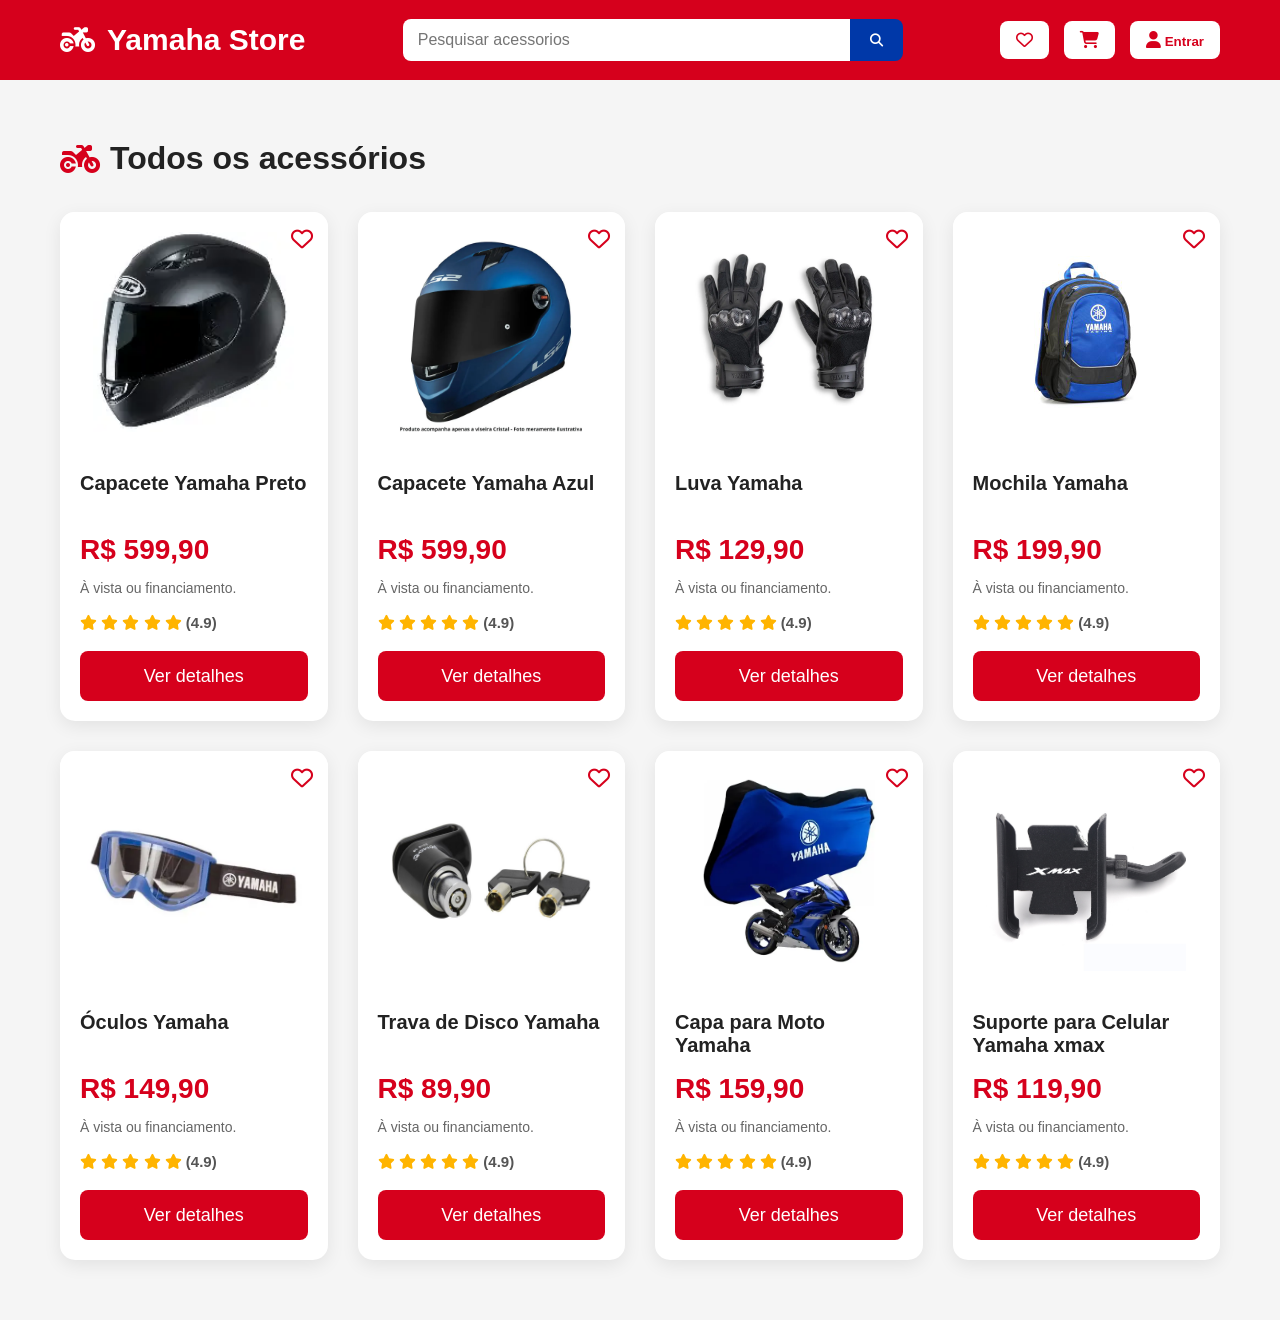
==== pages/acessorios.html @ d5be4e05 "Add files via upload Primeira versão do Yamaha Store" ====
<!DOCTYPE html>
<html lang="pt-BR">

<head>

    <meta charset="UTF-8">

    <meta name="viewport" content="width=device-width, initial-scale=1.0">

    <title>Todos os acessórios | Yamaha Store</title>

    <link rel="stylesheet" href="https://cdnjs.cloudflare.com/ajax/libs/font-awesome/6.7.2/css/all.min.css">

    <link rel="stylesheet" href="../css/style.css">
    <link rel="icon" type="image/png" href="/imagens/yamahaicon.png">

</head>

<body>

<header>

    <div class="logo">

        <a href="../index.html">
        <h1>
            <i class="fa-solid fa-motorcycle"></i>
            Yamaha Store
        </h1>
        </a>

    </div>

    <div class="search">

        <input type="text" id="pesquisa" placeholder="Pesquisar acessorios">

        <button>
            <i class="fa-solid fa-magnifying-glass"></i>
        </button>

    </div>

    <div class="menu">

        <a href="pages/favoritos.html">
        <button>
            <i class="fa-regular fa-heart"></i>
        </button>
        </a>

        <a href="carrinho.html">
    <button>
        <i class="fa-solid fa-cart-shopping"></i>
    </button>
</a>

        <button>
            <i class="fa-solid fa-user"></i>
            Entrar
        </button>

    </div>

</header>

<main>

    <section class="produtos">

        <h2>

            <i class="fa-solid fa-motorcycle"></i>

            Todos os acessórios

        </h2>

        <div id="lista-produtos"></div>

    </section>

</main>

<script src="../js/app.js"></script>
<script src="../js/pesquisa.js"></script>

</body>

</html>
---- css/style.css ----
/* ==========================
   RESET
========================== */

#mensagem-pesquisa{
    display: none;
    text-align: center;
    padding: 60px 20px;
}

#mensagem-pesquisa h2{
    color: #555;
    font-size: 30px;
}

#saldo-usuario{
    display: flex;
    align-items: center;
    justify-content: center;

    font-size: 18px;
    font-weight: bold;
    color: #fff;

    min-width: 180px;
    text-align: center;
}

a{
    color: inherit;
    text-decoration: none;
}

*{
    margin:0;
    padding:0;
    box-sizing:border-box;
}

body{

    font-family:"Poppins", sans-serif;
    background:#f5f5f5;
    color:#222;

}

/* ==========================
   HEADER
========================== */

header{

    background:#d6001c;
    height:80px;

    display:flex;
    justify-content:space-between;
    align-items:center;

    padding:0 60px;

    color:white;

    position:sticky;
    top:0;
    z-index:999;

}

.logo h1{

    font-size:30px;
    display:flex;
    align-items:center;
    gap:12px;

}

.logo i{

    font-size:28px;

}

.search{

    width:500px;
    display:flex;

}

.search input{

    width:100%;
    border:none;

    padding:12px 15px;

    border-radius:8px 0 0 8px;

    font-size:16px;

    outline:none;

}

.search button{

    border:none;

    padding:0 20px;

    background:#0038A8;

    color:white;

    border-radius:0 8px 8px 0;

    cursor:pointer;

    transition:.3s;

}

.search button:hover{

    background:#00296f;

}

.menu{

    display:flex;
    gap:15px;
    align-items: center;

}

.menu button{

    border:none;

    background:white;

    color:#d6001c;

    padding:10px 16px;

    border-radius:8px;

    cursor:pointer;

    font-weight:bold;

    transition:.3s;

}

.menu button:hover{

    background:#ececec;

}

.menu i{

    font-size:17px;

}

/* ==========================
   BANNER
========================== */

.banner{

    height:500px;

    background:
    linear-gradient(
        to right,
        rgba(0,0,0,.70),
        rgba(0,0,0,.35),
        rgba(0,0,0,0)
    ),
    url("../imagens/foto da frente da yamaha de timba city.jpeg");

    background-size:cover;
    background-position:center 35%;

    display:flex;
    align-items:center;

    padding-left:80px;

}

.banner-texto{

    color:white;
    max-width:520px;

}

.banner-texto h1{

    font-size:55px;
    margin-bottom:20px;

}

.banner-texto p{

    font-size:22px;
    margin-bottom:35px;
    line-height:1.5;

}

.btn-banner{

    display:inline-block;

    background:#d6001c;

    color:white;

    padding:15px 35px;

    border-radius:8px;

    text-decoration:none;

    font-size:18px;

    font-weight:bold;

    transition:.3s;

}

.btn-banner:hover{

    background:#a80017;

}

/* ==========================
   CATEGORIAS
========================== */

.categorias{

    background:white;

    display:flex;

    justify-content:center;

    gap:55px;

    padding:35px;

}

.categoria{

    width:120px;

    text-align:center;

    cursor:pointer;

    transition:.3s;

    text-decoration: none;

    color: #222;

}

.categoria span{

    display:block;

}

.categoria i{

    font-size:42px;

    color:#d6001c;

    transition:.3s;

}

.categoria p{

    margin-top:12px;

    font-weight:600;

    color:#333;

}

.categoria:hover{

    transform:translateY(-8px);

}

.categoria:hover i{

    transform:scale(1.15);

}

/* ==========================
   PRODUTOS
========================== */

.produtos{

    padding:60px;

}

.produtos h2{

    font-size:32px;

    color:#222;

    margin-bottom:35px;

    display:flex;

    align-items:center;

    gap:10px;

}

.produtos h2 i{

    color:#d6001c;

}

#lista-produtos{

    display:grid;

    grid-template-columns:repeat(4,1fr);

    gap:30px;

}

/* ==========================
   CARD
========================== */

.card{

    position:relative;

    background:white;

    border-radius:15px;

    overflow:hidden;

    box-shadow:0 5px 18px rgba(0,0,0,.08);

    display:flex;

    flex-direction:column;

    transition:.3s;

}

.card:hover{

    transform:translateY(-8px);

    box-shadow:0 12px 28px rgba(0,0,0,.18);

}

.card img{

    width:100%;

    height:240px;

    object-fit:contain;

    padding:20px;

    background:white;

}

.favorito{

    position:absolute;

    top:15px;

    right:15px;

    color:#d6001c;

    font-size:22px;

    cursor:pointer;

    transition:.3s;

}

.favorito:hover{

    transform:scale(1.2);

}

.card-info{

    padding:20px;

    display:flex;

    flex-direction:column;

    flex:1;

}

.card-info h3{

    font-size:20px;

    margin-bottom:12px;

    min-height:50px;

}

.preco{

    color:#d6001c;

    font-size:28px;

    font-weight:bold;

    margin-bottom:12px;

}

.descricao{

    color:#666;

    font-size:14px;

    margin-bottom:15px;

    line-height:1.5;

}

.avaliacao{

    color:#ffb400;

    margin-bottom:20px;

    font-size:15px;

}

.avaliacao span{

    color:#555;

    font-weight:bold;

}

.btn-detalhes{

    width:100%;

    height:50px;

    display:flex;

    justify-content:center;

    align-items:center;

    gap:10px;

    border:none;

    border-radius:8px;

    background:#d6001c;

    color:white;

    font-size:18px;

    cursor:pointer;

    transition:.3s;

}

.btn-detalhes:hover{

    background:#a80017;

}

/* ==========================
   BOTÃO VER TODAS
========================== */

.ver-mais{

    text-align:center;

    margin:50px 0 80px;

}

.ver-todas{

    display:inline-flex;

    align-items:center;

    gap:10px;

    background:#0038A8;

    color:white;

    text-decoration:none;

    padding:16px 34px;

    border-radius:10px;

    font-size:18px;

    font-weight:bold;

    transition:.3s;

}

.ver-todas:hover{

    background:#00296f;

    transform:translateY(-3px);

}

/* ==========================
   PÁGINA MOTOS
========================== */

main{

    min-height:100vh;

}

.titulo-pagina{

    text-align:center;

    margin:50px 0 35px;

    font-size:40px;

    color:#d6001c;

}

/* ==========================
   PRODUTO
========================== */

.produto-detalhes{

    display:flex;

    gap:60px;

    padding:60px;

    background:white;

}

.produto-imagem{

    flex:1;

    text-align:center;

}

.produto-imagem img{

    width:100%;

    max-width:500px;

    object-fit:contain;

}

.produto-info{

    flex:1;

}

.produto-info h1{

    font-size:42px;

    margin-bottom:20px;

}

.ficha-tecnica{

    margin:60px;

}

.ficha-tecnica h2{

    margin-bottom:20px;

}

.ficha-tecnica table{

    width:100%;

    border-collapse:collapse;

    background:white;

}

.ficha-tecnica td{

    border:1px solid #ddd;

    padding:15px;

}

.ficha-tecnica tr:nth-child(even){

    background:#f5f5f5;

}
/* ==========================
   CARRINHO
========================== */

.total-carrinho{

    margin-top:40px;

    text-align:right;

}

.total-carrinho h2{

    margin-bottom:20px;

    color:#d6001c;

}

.remover{

    width:100%;

    margin-top:15px;

    padding:12px;

    background:#555;

    color:white;

    border:none;

    border-radius:8px;

    cursor:pointer;

    transition:.3s;

}

.remover:hover{

    background:#222;

}

.curtido {
    transform: scale(1.3);
    transition: 0.2s;
    color: red;
}

#btn-carrinho {
    background: #d6001c;
    color: white;

    padding: 15px 20px;

    display: flex;
    align-items: center;
    justify-content: center;
    gap: 10px;

    font-size: 16px;
    font-weight: bold;

    border: none;
    border-radius: 8px;

    cursor: pointer;

    width: 100%;
    max-width: 280px;

    white-space: nowrap;
}





.btn-logout {
    position: absolute;
    top: 15px;
    right: 15px;

    padding: 8px 12px;
    background: red;
    color: white;
    border: none;
    border-radius: 6px;

    cursor: pointer;
}

.btn-logout:hover {
    background: darkred;
}
/*========================
Botão flutuante
==========================*/
.botao-flutuante {

    position: fixed;

    right: 25px;
    bottom: 25px;

    width: 70px;
    height: 70px;

    background: white;

    border-radius: 50%;

    display: flex;

    justify-content: center;
    align-items: center;

    overflow: hidden;

    box-shadow: 0 5px 20px rgba(0,0,0,.5);

    z-index: 9999;

    transition: .3s;

}


.botao-flutuante img {

    width: 100%;
    height: 100%;

    object-fit: contain;

}


.botao-flutuante:hover {

    transform: scale(1.15) translateY(-5px);

    box-shadow: 0 10px 30px rgba(0,0,0,.6);

}

/*=====================================
Adaptação para celular
======================================*/

@media (max-width: 768px) {


    /* HEADER */

    header {

        height: auto;

        flex-direction: column;

        gap: 20px;

        padding: 20px;

        position: relative;

    }


    .logo h1 {

        font-size: 24px;

    }


    .search {

        width: 100%;

    }


    .menu {

        width: 100%;

        justify-content: center;

        flex-wrap: wrap;

    }


    .menu button {

        padding: 8px 12px;

        font-size: 14px;

    }



    /* BANNER */

    .banner {

        height: 450px;

        padding: 30px;

        background-position:center;

    }


    .banner-texto h1 {

        font-size: 35px;

    }


    .banner-texto p {

        font-size: 18px;

    }



    /* CATEGORIAS */

    .categorias {

        display:grid;

        grid-template-columns: repeat(2,1fr);

        gap:30px;

        padding:30px;

    }


    .categoria {

        width:auto;

    }



    /* PRODUTOS */

    .produtos {

        padding:30px 20px;

    }


    .produtos h2 {

        font-size:25px;

    }


    #lista-produtos {

        grid-template-columns:1fr;

        gap:20px;

    }



    /* CARDS */

    .card img {

        height:220px;

    }



    /* PRODUTO DETALHES */

    .produto-detalhes {

        flex-direction:column;

        padding:30px 20px;

        gap:30px;

    }


    .produto-info h1 {

        font-size:32px;

    }



    .ficha-tecnica {

        margin:30px 20px;

    }


    .ficha-tecnica table {

        font-size:14px;

    }



    /* BOTÃO FLUTUANTE */

    .botao-flutuante {

        width:60px;

        height:60px;

        right:15px;

        bottom:15px;

    }


}

/*===============================================
Adaptção para celular antigo
===============================================*/
@media (max-width: 480px) {


    .logo h1 {

        font-size:20px;

    }


    .menu button {

        width:100%;

    }


    .categorias {

        grid-template-columns:1fr;

    }


    .banner-texto h1 {

        font-size:28px;

    }


    .banner-texto p {

        font-size:16px;

    }


    .preco {

        font-size:24px;

    }


}

/*===================================
Rodapé
===================================*/
.rodape {

    background: linear-gradient(
        180deg,
        #050505,
        #1c1c1c,
        #555
    );

    color:white;

    padding:60px 20px;

    margin-top:60px;

    text-align:center;

}


.logos-rodape {

    display:flex;

    justify-content:center;

    align-items:center;

    gap:40px;

    flex-wrap:wrap;

    margin-bottom:40px;

}


.logos-rodape img {

    width:130px;

    height:130px;

    object-fit:contain;

    background:white;

    padding:12px;

    border-radius:20px;


    transition:
    transform .4s ease,
    box-shadow .4s ease;

}


/* efeito de destaque ao passar o mouse */

.logos-rodape img:hover {

    transform:scale(1.15) translateY(-10px);

    box-shadow:
    0 15px 30px rgba(0,0,0,.5);

}



.texto-rodape {

    max-width:850px;

    margin:auto;

}


.texto-rodape h3,
.desenvolvedores h3 {

    font-size:28px;

    margin-bottom:20px;

    color:#fff;

}


.texto-rodape p {

    font-size:17px;

    line-height:1.8;

    color:#ddd;

}



.desenvolvedores {

    margin-top:45px;

    padding-top:30px;

    border-top:1px solid rgba(255,255,255,.3);

}


.desenvolvedores p {

    color:#ddd;

    font-size:16px;

    line-height:1.6;

}


.desenvolvedores strong {

    color:white;

    font-size:18px;

}


.transicao-rodape {

    height: 120px;

    background: linear-gradient(
        to bottom,
        #f5f5f5,
        #050505
    );

}
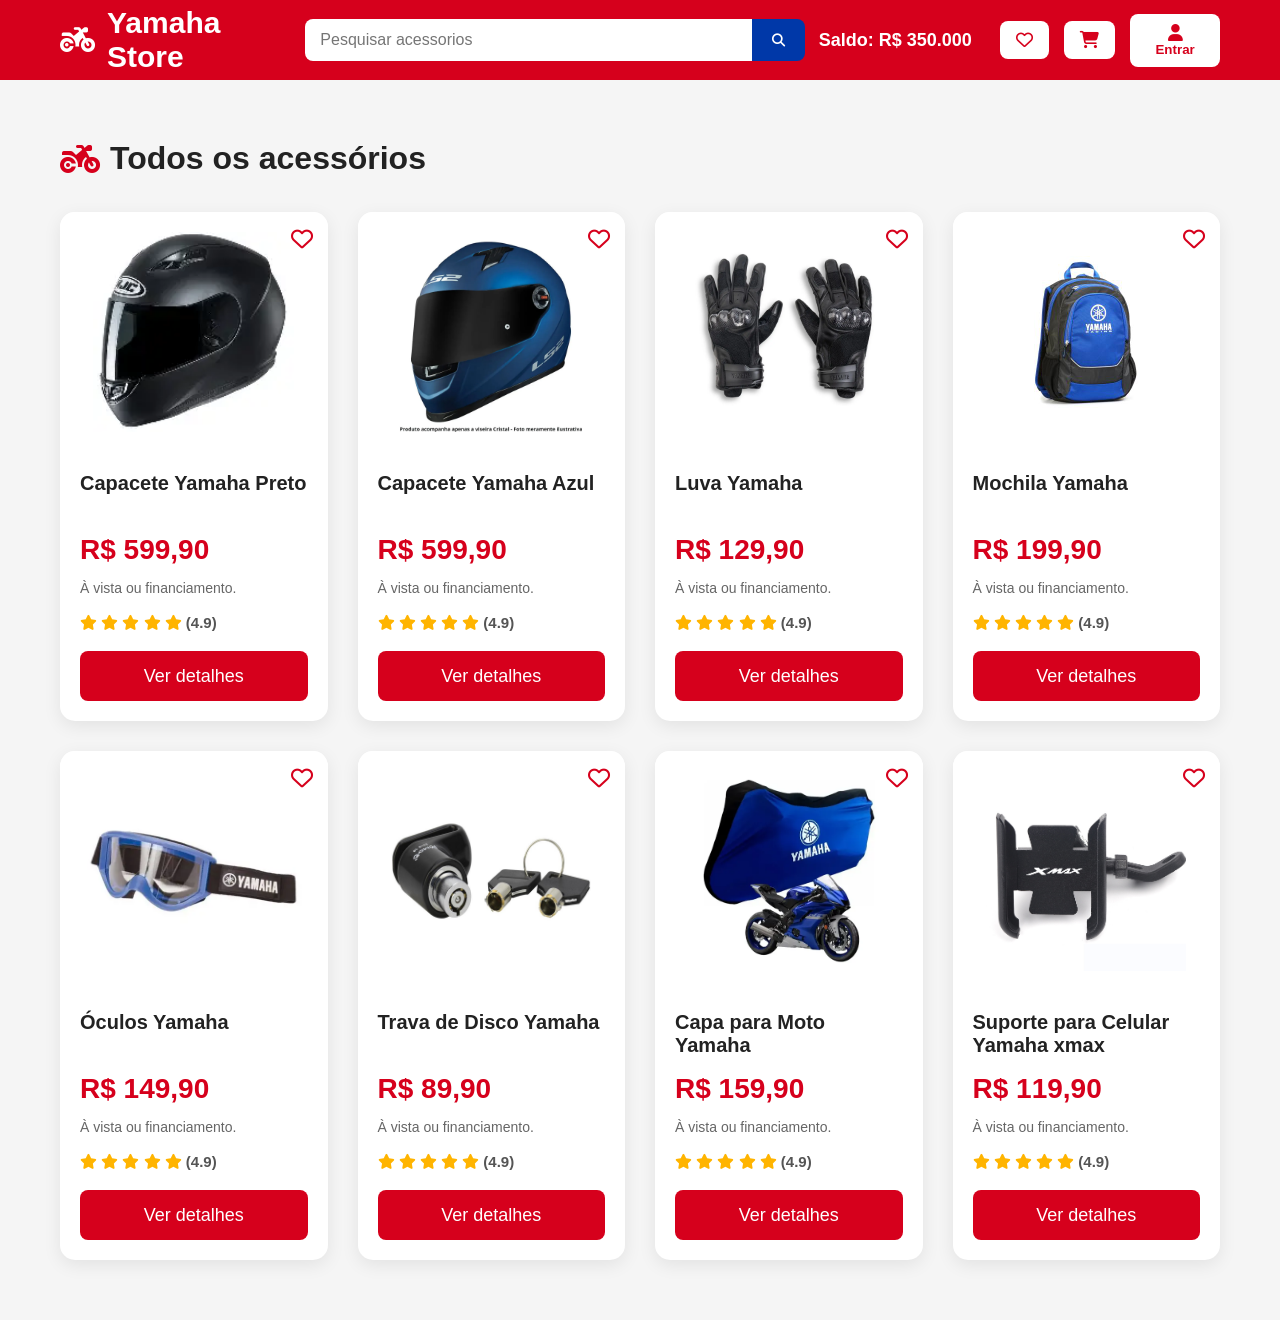
==== commit cc50e2c6: "Atualiza projeto com novas funcionalidades e adaptabilidade para o mobile" ====
--- a/pages/acessorios.html
+++ b/pages/acessorios.html
@@ -42,6 +42,8 @@
     </div>
 
     <div class="menu">
+
+        <span id="saldo-usuario"></span>
 
         <a href="pages/favoritos.html">
         <button>
--- a/css/style.css
+++ b/css/style.css
@@ -765,16 +765,11 @@
 
 
 .btn-logout {
-    position: absolute;
-    top: 15px;
-    right: 15px;
-
     padding: 8px 12px;
     background: red;
     color: white;
     border: none;
     border-radius: 6px;
-
     cursor: pointer;
 }
 
@@ -836,59 +831,53 @@
 Adaptação para celular
 ======================================*/
 
+/* =====================================
+   Adaptação para celular (HEADER/MENU)
+====================================== */
 @media (max-width: 768px) {
 
-
-    /* HEADER */
-
     header {
-
         height: auto;
-
         flex-direction: column;
-
-        gap: 20px;
-
-        padding: 20px;
-
+        gap: 15px;
+        padding: 15px 20px 20px;
         position: relative;
-
-    }
-
+    }
 
     .logo h1 {
-
-        font-size: 24px;
-
-    }
-
+        font-size: 22px;
+    }
 
     .search {
-
         width: 100%;
-
-    }
-
+    }
 
     .menu {
-
         width: 100%;
-
         justify-content: center;
-
+        gap: 10px;
         flex-wrap: wrap;
-
-    }
-
+    }
+
+    .menu a {
+        flex: 1 1 auto;
+    }
 
     .menu button {
-
-        padding: 8px 12px;
-
-        font-size: 14px;
-
-    }
-
+        width: 100%;
+        padding: 10px 8px;
+        font-size: 13px;
+        white-space: nowrap;
+    }
+
+    #saldo-usuario {
+        min-width: auto;
+        width: 100%;
+        order: -1; /* mostra o saldo antes dos botões */
+        font-size: 16px;
+    }
+
+    /* botão Sair volta a ficar dentro do fluxo do header */
 
 
     /* BANNER */
@@ -1028,28 +1017,30 @@
 
     }
 
-
-}
+}
+
 
 /*===============================================
 Adaptção para celular antigo
 ===============================================*/
 @media (max-width: 480px) {
 
-
-    .logo h1 {
-
-        font-size:20px;
-
-    }
-
+    .menu {
+        display: grid;
+        grid-template-columns: repeat(3, 1fr);
+        gap: 8px;
+    }
 
     .menu button {
-
-        width:100%;
-
-    }
-
+        font-size: 11px;
+        padding: 10px 4px;
+        flex-direction: column;
+        gap: 4px;
+    }
+
+    .menu i {
+        font-size: 15px;
+    }
 
     .categorias {
 
